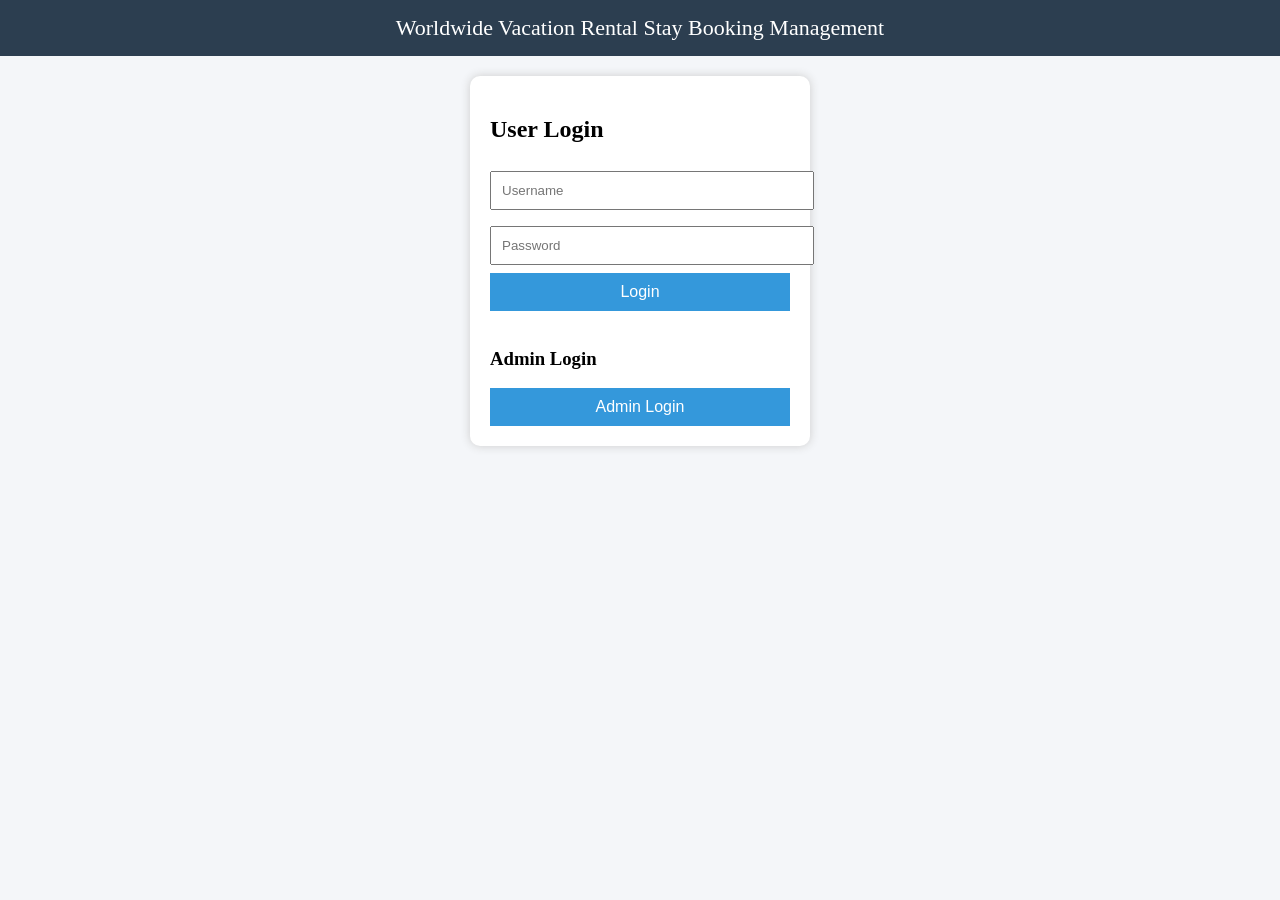
==== index.html @ 3334aa0d "Add files via upload" ====
<!DOCTYPE html>
<html lang="en">
<head>

<meta charset="UTF-8">
<meta name="viewport" content="width=device-width, initial-scale=1.0">

<title>Worldwide Vacation Rental Stay Booking Management</title>

<link rel="stylesheet" href="style.css">

</head>

<body>

<header>
Worldwide Vacation Rental Stay Booking Management
</header>

<div class="container">

<!-- LOGIN PAGE -->

<div class="login-box" id="loginPage">

<h2>User Login</h2>

<input type="text" placeholder="Username" id="username">
<input type="password" placeholder="Password" id="password">

<button onclick="login()">Login</button>

<br><br>

<h3>Admin Login</h3>

<button onclick="adminLogin()">Admin Login</button>

</div>


<!-- MAIN WEBSITE -->

<div id="mainSite" style="display:none;">

<div class="search-bar">
<input type="text" id="searchInput" onkeyup="searchPlaces()" placeholder="Search Places...">
</div>


<div class="places">

<!-- PLACE 1 -->

<div class="place-card">

<img src="https://images.unsplash.com/photo-1507525428034-b723cf961d3e">

<h3>Bali Beach Villa</h3>

<p>Price: $120 per night</p>

<iframe class="map"
src="https://maps.google.com/maps?q=bali&t=&z=13&ie=UTF8&iwloc=&output=embed">
</iframe>

<button class="book-btn" onclick="bookPlace('Bali Beach Villa')">Book Now</button>

</div>


<!-- PLACE 2 -->

<div class="place-card">

<img src="https://images.unsplash.com/photo-1501785888041-af3ef285b470">

<h3>Swiss Mountain Resort</h3>

<p>Price: $200 per night</p>

<iframe class="map"
src="https://maps.google.com/maps?q=switzerland&t=&z=13&ie=UTF8&iwloc=&output=embed">
</iframe>

<button class="book-btn" onclick="bookPlace('Swiss Mountain Resort')">Book Now</button>

</div>


<!-- PLACE 3 -->

<div class="place-card">

<img src="https://images.unsplash.com/photo-1493558103817-58b2924bce98">

<h3>Dubai Luxury Hotel</h3>

<p>Price: $180 per night</p>

<iframe class="map"
src="https://maps.google.com/maps?q=dubai&t=&z=13&ie=UTF8&iwloc=&output=embed">
</iframe>

<button class="book-btn" onclick="bookPlace('Dubai Luxury Hotel')">Book Now</button>

</div>

</div>

</div>

</div>


<!-- BOOKING POPUP -->

<div id="bookingPopup" class="popup">

<div class="popup-content">

<h3>Booking Details</h3>

<label>Check In</label>
<input type="date" id="checkin">

<label>Check Out</label>
<input type="date" id="checkout">

<label>Guests</label>
<input type="number" id="guests" min="1" value="1">

<label>Room Type</label>
<select id="roomType">
<option>Single Room</option>
<option>Double Room</option>
<option>Deluxe Room</option>
<option>Suite</option>
</select>

<button onclick="proceedPayment()">Proceed Payment</button>

<button class="cancel-btn" onclick="closeBooking()">Cancel</button>

</div>

</div>


<script src="script.js"></script>

</body>
</html>
---- style.css ----
body{
font-family:Segoe UI;
margin:0;
background:#f4f6f9;
}

header{
background:#2c3e50;
color:white;
padding:15px;
text-align:center;
font-size:22px;
}

.container{
width:90%;
margin:auto;
margin-top:20px;
}

.login-box{
background:white;
padding:20px;
width:300px;
margin:auto;
box-shadow:0 0 10px #ccc;
border-radius:10px;
}

input, select{
width:100%;
padding:10px;
margin:8px 0;
}

button{
padding:10px;
width:100%;
background:#3498db;
border:none;
color:white;
font-size:16px;
cursor:pointer;
}

button:hover{
background:#2980b9;
}

.search-bar{
margin:20px 0;
text-align:center;
}

#searchInput{
width:50%;
padding:10px;
}

.places{
display:grid;
grid-template-columns:repeat(auto-fit,minmax(300px,1fr));
gap:20px;
}

.place-card{
background:white;
padding:15px;
border-radius:10px;
box-shadow:0 0 10px #ddd;
}

.place-card img{
width:100%;
height:200px;
object-fit:cover;
border-radius:10px;
}

.map{
width:100%;
height:200px;
margin-top:10px;
}

.book-btn{
background:#27ae60;
margin-top:10px;
}

.popup{
display:none;
position:fixed;
top:0;
left:0;
width:100%;
height:100%;
background:rgba(0,0,0,0.6);
}

.popup-content{
background:white;
width:350px;
padding:20px;
margin:100px auto;
border-radius:10px;
}

.cancel-btn{
background:red;
margin-top:10px;
}
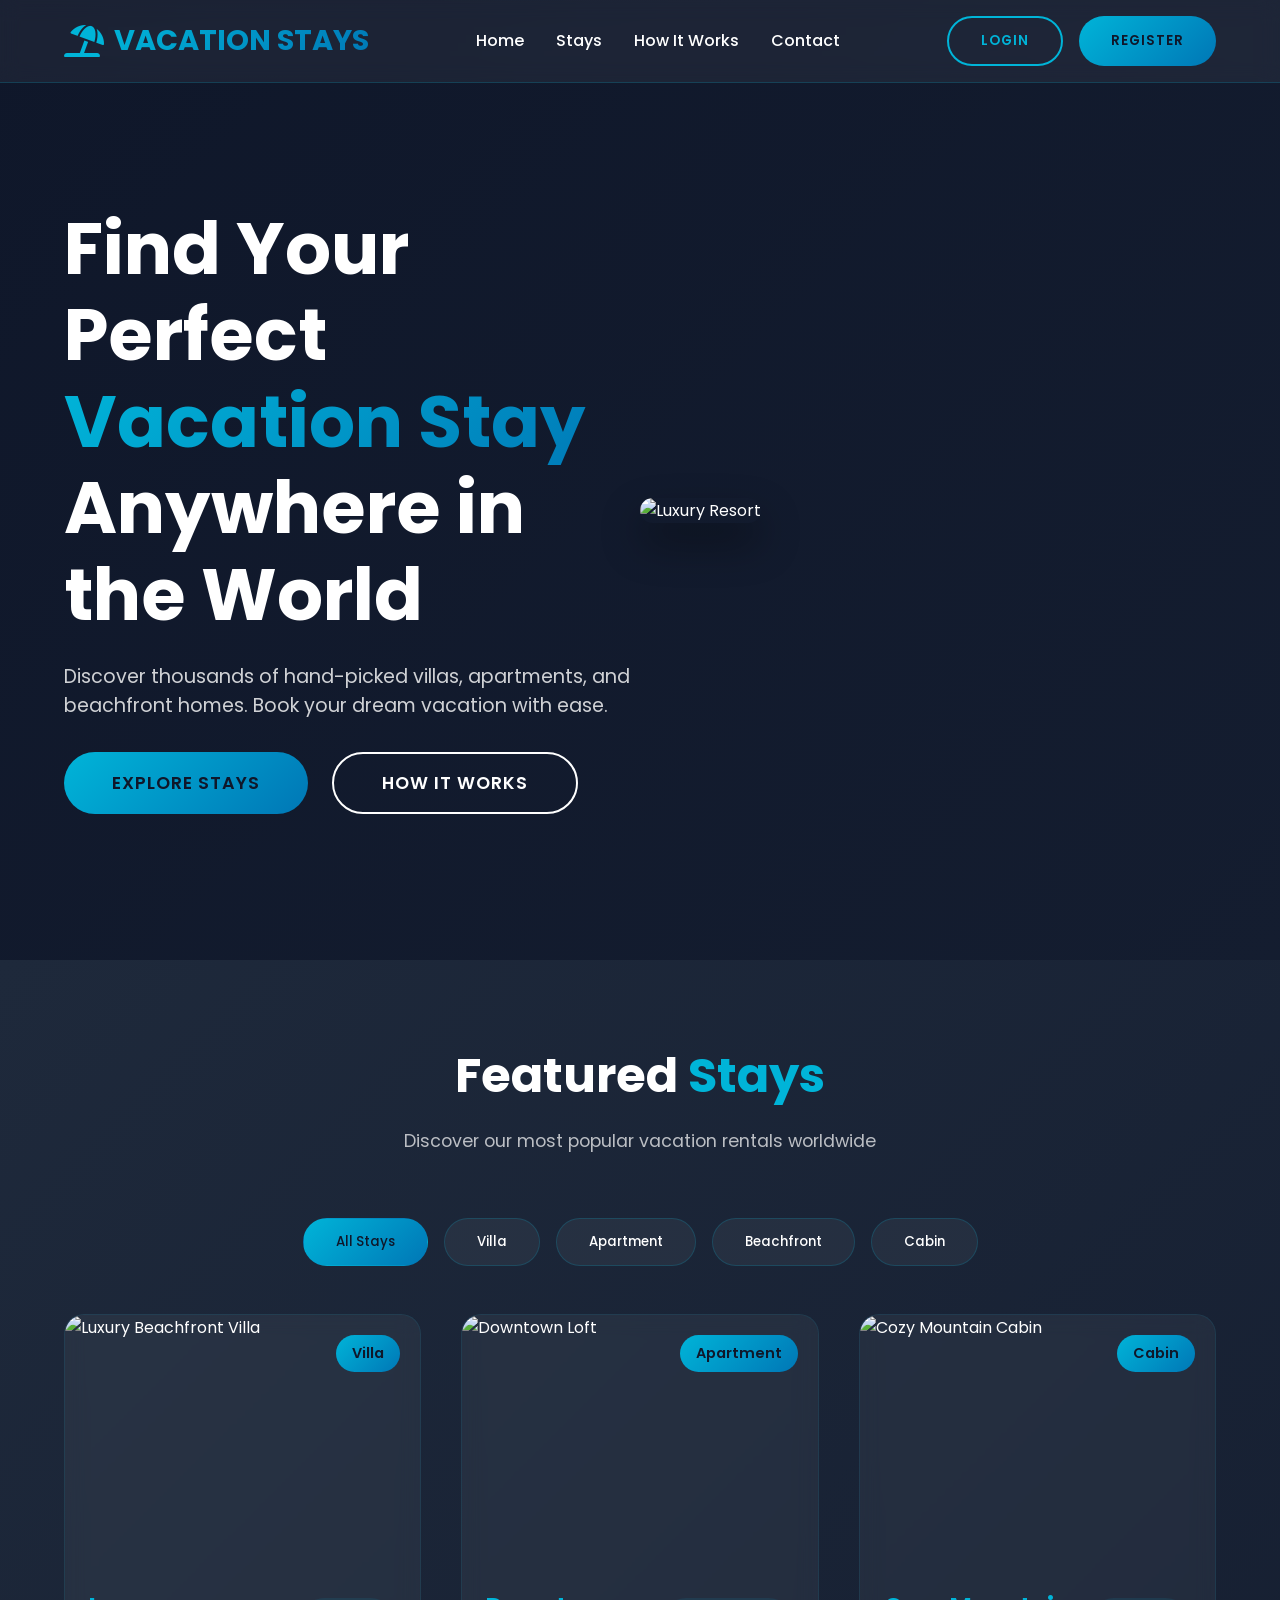
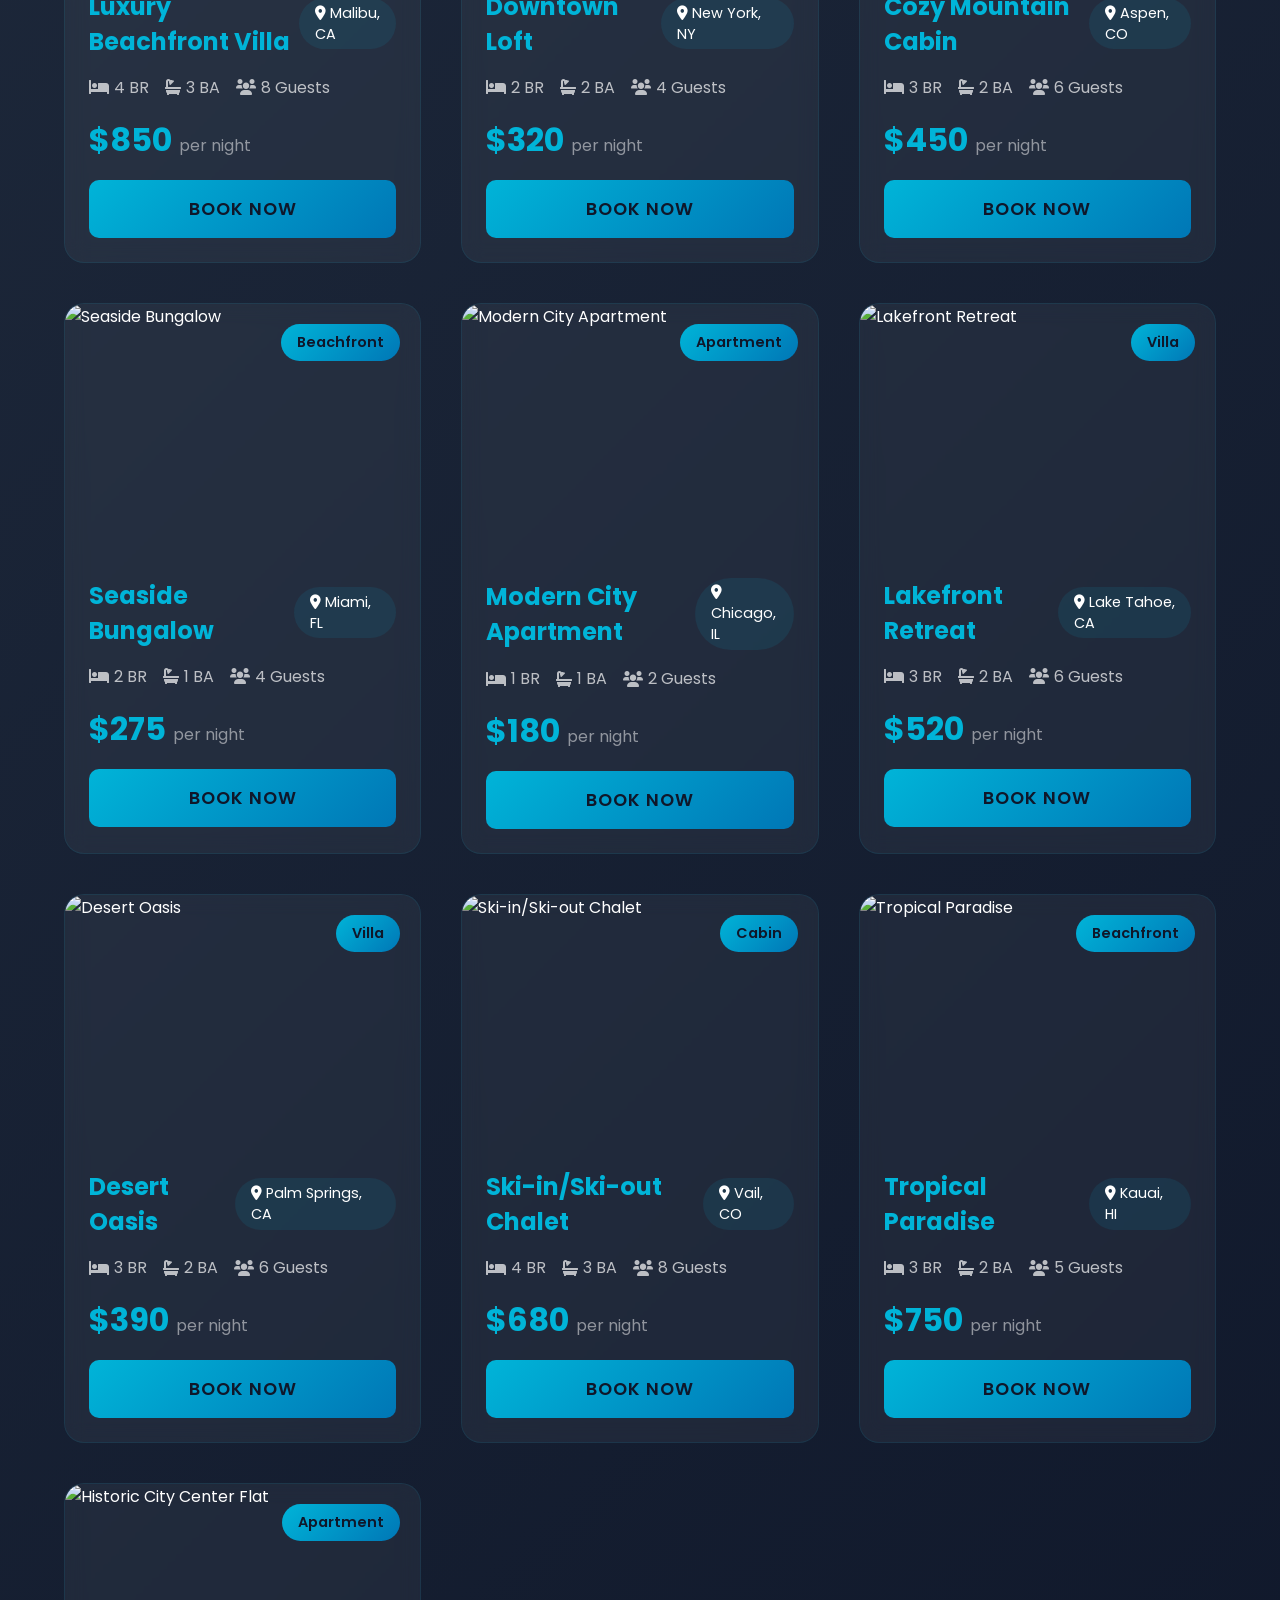
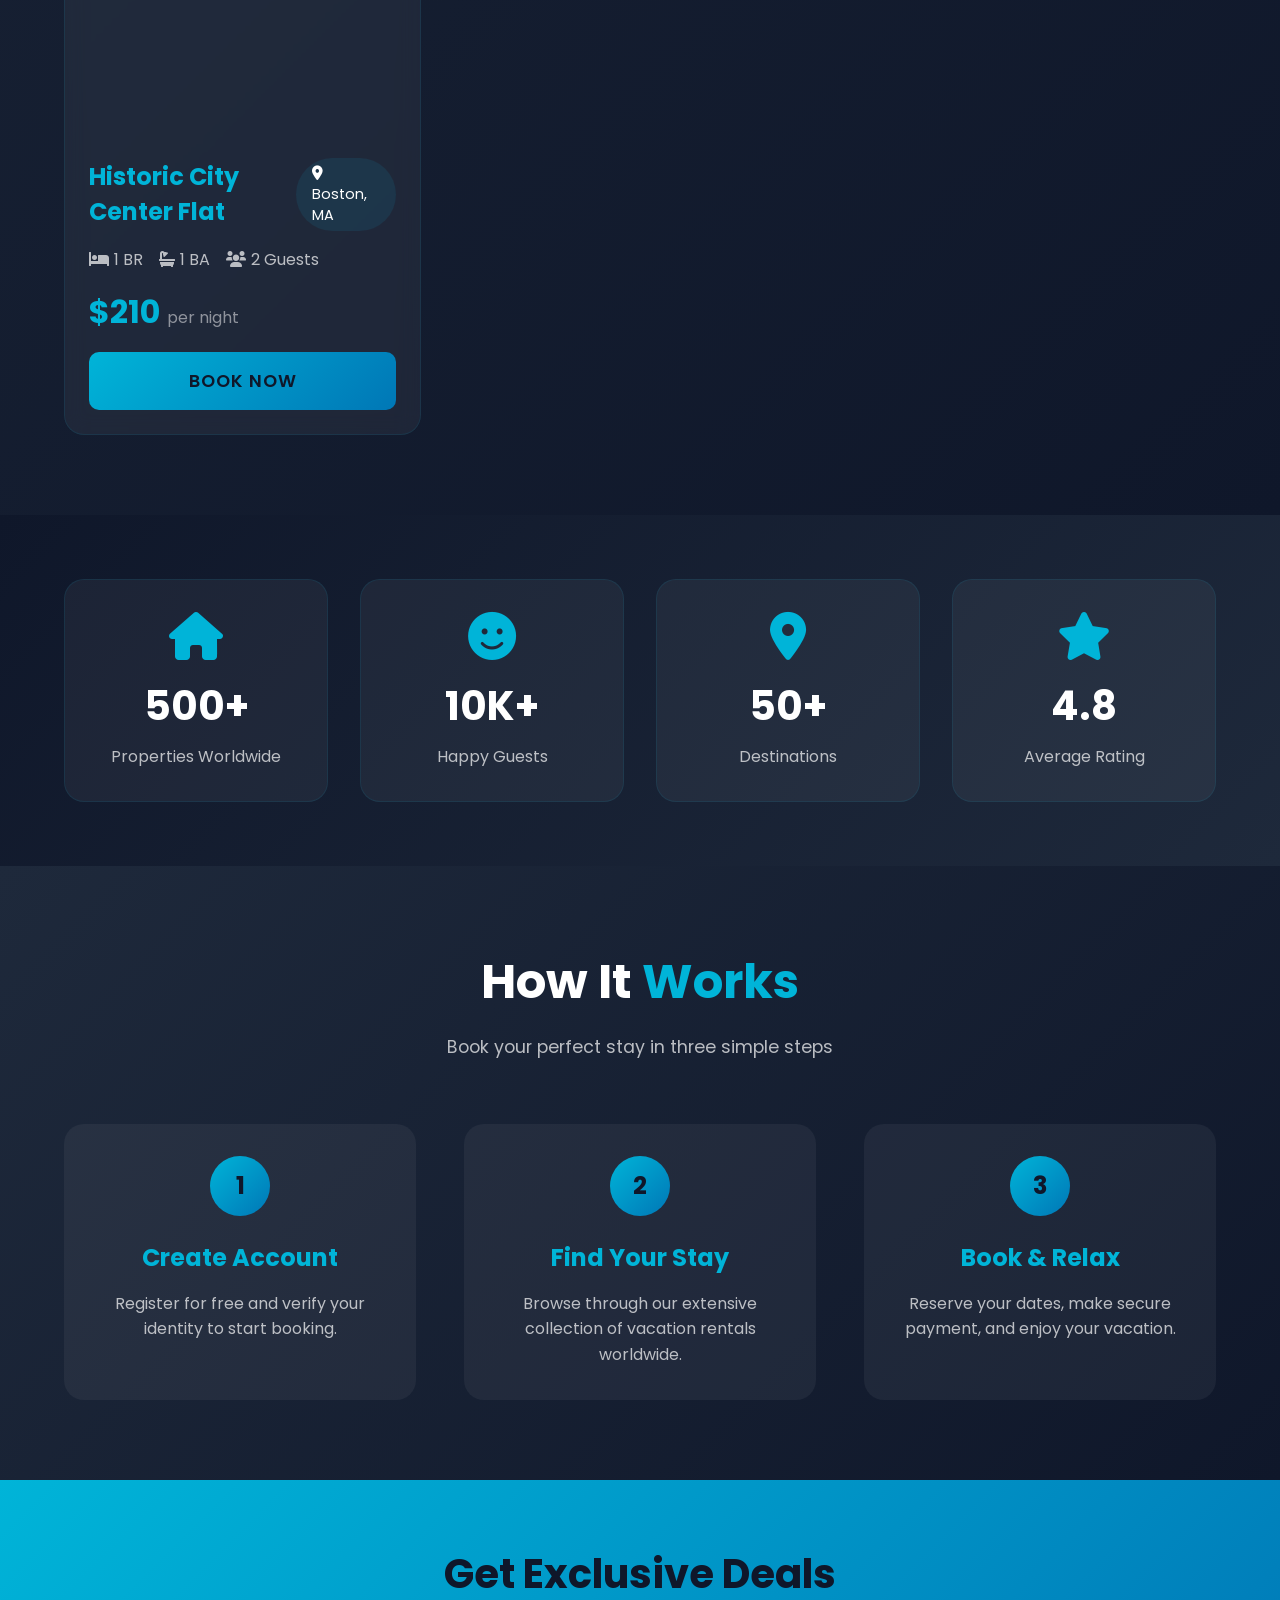
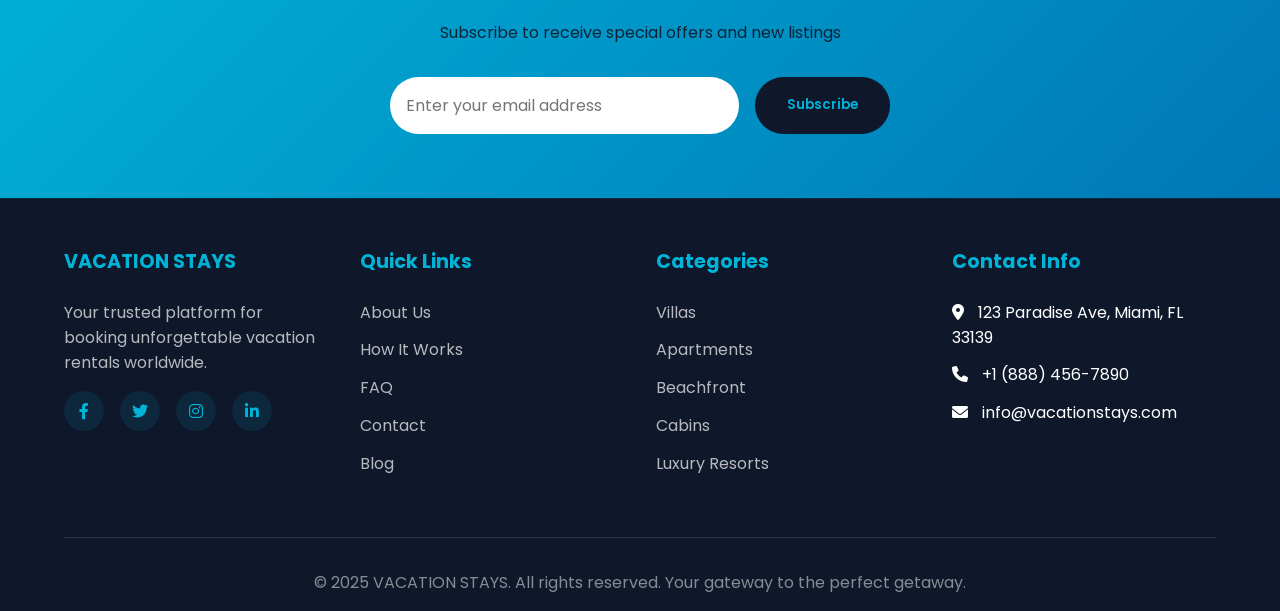
==== commit e7b925c0: "Add files via upload" ====
--- a/index.html
+++ b/index.html
@@ -1,153 +1,896 @@
 <!DOCTYPE html>
 <html lang="en">
 <head>
-
-<meta charset="UTF-8">
-<meta name="viewport" content="width=device-width, initial-scale=1.0">
-
-<title>Worldwide Vacation Rental Stay Booking Management</title>
-
-<link rel="stylesheet" href="style.css">
-
+    <meta charset="UTF-8">
+    <meta name="viewport" content="width=device-width, initial-scale=1.0">
+    <title>WORLD WIDE VACATION RENT STAY BOOKING MANAGEMENTt</title>
+    <style>
+        * {
+            margin: 0;
+            padding: 0;
+            box-sizing: border-box;
+            font-family: 'Poppins', 'Segoe UI', sans-serif;
+        }
+
+        body {
+            background: linear-gradient(135deg, #0f172a 0%, #1e293b 100%);
+            min-height: 100vh;
+            color: #fff;
+            overflow-x: hidden;
+        }
+
+        ::-webkit-scrollbar {
+            width: 10px;
+        }
+
+        ::-webkit-scrollbar-track {
+            background: #1e293b;
+        }
+
+        ::-webkit-scrollbar-thumb {
+            background: linear-gradient(180deg, #00b4d8, #0077b6);
+            border-radius: 5px;
+        }
+
+        .animated-bg {
+            position: fixed;
+            width: 100%;
+            height: 100%;
+            overflow: hidden;
+            z-index: -1;
+        }
+
+        .animated-bg span {
+            position: absolute;
+            display: block;
+            width: 20px;
+            height: 20px;
+            background: rgba(0, 180, 216, 0.05);
+            animation: animate 25s linear infinite;
+            bottom: -150px;
+            border-radius: 50%;
+        }
+
+        @keyframes animate {
+            0% {
+                transform: translateY(0) rotate(0deg);
+                opacity: 1;
+            }
+            100% {
+                transform: translateY(-1000px) rotate(720deg);
+                opacity: 0;
+            }
+        }
+
+        .navbar {
+            background: rgba(255, 255, 255, 0.05);
+            backdrop-filter: blur(10px);
+            border-bottom: 1px solid rgba(0, 180, 216, 0.2);
+            padding: 1rem 5%;
+            position: fixed;
+            width: 100%;
+            top: 0;
+            z-index: 1000;
+            display: flex;
+            justify-content: space-between;
+            align-items: center;
+        }
+
+        .logo {
+            display: flex;
+            align-items: center;
+            gap: 10px;
+        }
+
+        .logo i {
+            font-size: 2rem;
+            color: #00b4d8;
+        }
+
+        .logo span {
+            font-size: 1.8rem;
+            font-weight: 700;
+            background: linear-gradient(135deg, #00b4d8, #0077b6);
+            -webkit-background-clip: text;
+            -webkit-text-fill-color: transparent;
+        }
+
+        .nav-links {
+            display: flex;
+            gap: 2rem;
+            align-items: center;
+        }
+
+        .nav-links a {
+            color: #fff;
+            text-decoration: none;
+            font-weight: 500;
+            transition: 0.3s;
+            position: relative;
+        }
+
+        .nav-links a::after {
+            content: '';
+            position: absolute;
+            width: 0;
+            height: 2px;
+            bottom: -5px;
+            left: 0;
+            background: linear-gradient(135deg, #00b4d8, #0077b6);
+            transition: 0.3s;
+        }
+
+        .nav-links a:hover::after {
+            width: 100%;
+        }
+
+        .nav-links a:hover {
+            color: #00b4d8;
+        }
+
+        .auth-buttons {
+            display: flex;
+            gap: 1rem;
+        }
+
+        .btn {
+            padding: 0.8rem 2rem;
+            border: none;
+            border-radius: 50px;
+            font-weight: 600;
+            cursor: pointer;
+            transition: 0.3s;
+            text-transform: uppercase;
+            letter-spacing: 1px;
+        }
+
+        .btn-login {
+            background: transparent;
+            border: 2px solid #00b4d8;
+            color: #00b4d8;
+        }
+
+        .btn-login:hover {
+            background: #00b4d8;
+            color: #0f172a;
+            transform: translateY(-2px);
+            box-shadow: 0 10px 20px rgba(0, 180, 216, 0.3);
+        }
+
+        .btn-register {
+            background: linear-gradient(135deg, #00b4d8, #0077b6);
+            color: #0f172a;
+        }
+
+        .btn-register:hover {
+            transform: translateY(-2px);
+            box-shadow: 0 10px 20px rgba(0, 180, 216, 0.4);
+        }
+
+        .hero {
+            height: 100vh;
+            display: flex;
+            align-items: center;
+            padding: 0 5%;
+            margin-top: 60px;
+            position: relative;
+            overflow: hidden;
+        }
+
+        .hero-content {
+            flex: 1;
+            z-index: 2;
+        }
+
+        .hero-content h1 {
+            font-size: 4.5rem;
+            line-height: 1.2;
+            margin-bottom: 1.5rem;
+        }
+
+        .hero-content h1 span {
+            background: linear-gradient(135deg, #00b4d8, #0077b6);
+            -webkit-background-clip: text;
+            -webkit-text-fill-color: transparent;
+            display: block;
+        }
+
+        .hero-content p {
+            font-size: 1.2rem;
+            color: rgba(255, 255, 255, 0.8);
+            margin-bottom: 2rem;
+            max-width: 600px;
+        }
+
+        .hero-buttons {
+            display: flex;
+            gap: 1.5rem;
+        }
+
+        .btn-primary {
+            background: linear-gradient(135deg, #00b4d8, #0077b6);
+            color: #0f172a;
+            padding: 1rem 3rem;
+            font-size: 1.1rem;
+        }
+
+        .btn-secondary {
+            background: transparent;
+            border: 2px solid #fff;
+            color: #fff;
+            padding: 1rem 3rem;
+            font-size: 1.1rem;
+        }
+
+        .btn-secondary:hover {
+            background: #fff;
+            color: #0f172a;
+            transform: translateY(-2px);
+        }
+
+        .hero-image {
+            flex: 1;
+            position: relative;
+            animation: float 6s ease-in-out infinite;
+        }
+
+        @keyframes float {
+            0%, 100% { transform: translateY(0); }
+            50% { transform: translateY(-20px); }
+        }
+
+        .hero-image img {
+            width: 100%;
+            max-width: 800px;
+            border-radius: 20px;
+            box-shadow: 0 20px 40px rgba(0, 0, 0, 0.4);
+        }
+
+        .featured {
+            padding: 5rem 5%;
+            background: linear-gradient(135deg, #1e293b, #0f172a);
+        }
+
+        .section-header {
+            text-align: center;
+            margin-bottom: 4rem;
+        }
+
+        .section-header h2 {
+            font-size: 3rem;
+            margin-bottom: 1rem;
+        }
+
+        .section-header h2 span {
+            color: #00b4d8;
+        }
+
+        .section-header p {
+            color: rgba(255, 255, 255, 0.7);
+            font-size: 1.1rem;
+        }
+
+        .property-filters {
+            display: flex;
+            justify-content: center;
+            gap: 1rem;
+            margin-bottom: 3rem;
+            flex-wrap: wrap;
+        }
+
+        .filter-btn {
+            padding: 0.8rem 2rem;
+            background: rgba(255, 255, 255, 0.05);
+            border: 1px solid rgba(0, 180, 216, 0.2);
+            border-radius: 50px;
+            color: #fff;
+            cursor: pointer;
+            transition: 0.3s;
+            font-weight: 500;
+        }
+
+        .filter-btn.active,
+        .filter-btn:hover {
+            background: linear-gradient(135deg, #00b4d8, #0077b6);
+            color: #0f172a;
+            border-color: transparent;
+        }
+
+        .property-grid {
+            display: grid;
+            grid-template-columns: repeat(auto-fit, minmax(350px, 1fr));
+            gap: 2.5rem;
+            margin-top: 2rem;
+        }
+
+        .property-card {
+            background: rgba(255, 255, 255, 0.05);
+            backdrop-filter: blur(10px);
+            border-radius: 20px;
+            overflow: hidden;
+            transition: 0.3s;
+            border: 1px solid rgba(0, 180, 216, 0.1);
+            position: relative;
+        }
+
+        .property-card:hover {
+            transform: translateY(-10px);
+            box-shadow: 0 20px 40px rgba(0, 180, 216, 0.2);
+            border-color: #00b4d8;
+        }
+
+        .property-image {
+            height: 250px;
+            overflow: hidden;
+            position: relative;
+        }
+
+        .property-image img {
+            width: 100%;
+            height: 100%;
+            object-fit: cover;
+            transition: 0.5s;
+        }
+
+        .property-card:hover .property-image img {
+            transform: scale(1.1);
+        }
+
+        .property-badge {
+            position: absolute;
+            top: 20px;
+            right: 20px;
+            background: linear-gradient(135deg, #00b4d8, #0077b6);
+            color: #0f172a;
+            padding: 0.5rem 1rem;
+            border-radius: 50px;
+            font-weight: 600;
+            font-size: 0.9rem;
+            z-index: 2;
+        }
+
+        .property-info {
+            padding: 1.5rem;
+        }
+
+        .property-header {
+            display: flex;
+            justify-content: space-between;
+            align-items: center;
+            margin-bottom: 1rem;
+        }
+
+        .property-header h3 {
+            font-size: 1.5rem;
+            color: #00b4d8;
+        }
+
+        .property-header .location {
+            background: rgba(0, 180, 216, 0.1);
+            padding: 0.3rem 1rem;
+            border-radius: 50px;
+            font-size: 0.9rem;
+        }
+
+        .property-details {
+            display: flex;
+            gap: 1rem;
+            margin: 1rem 0;
+            color: rgba(255, 255, 255, 0.7);
+        }
+
+        .property-details span {
+            display: flex;
+            align-items: center;
+            gap: 5px;
+        }
+
+        .property-price {
+            font-size: 2rem;
+            font-weight: 700;
+            color: #00b4d8;
+            margin: 1rem 0;
+        }
+
+        .property-price small {
+            font-size: 1rem;
+            color: rgba(255, 255, 255, 0.5);
+            font-weight: normal;
+        }
+
+        .book-btn {
+            width: 100%;
+            padding: 1rem;
+            background: linear-gradient(135deg, #00b4d8, #0077b6);
+            border: none;
+            border-radius: 10px;
+            color: #0f172a;
+            font-weight: 600;
+            font-size: 1.1rem;
+            cursor: pointer;
+            transition: 0.3s;
+            text-transform: uppercase;
+            letter-spacing: 1px;
+        }
+
+        .book-btn:hover {
+            transform: scale(1.02);
+            box-shadow: 0 10px 20px rgba(0, 180, 216, 0.3);
+        }
+
+        .stats {
+            padding: 4rem 5%;
+            background: linear-gradient(135deg, #0f172a, #1e293b);
+            display: grid;
+            grid-template-columns: repeat(4, 1fr);
+            gap: 2rem;
+            text-align: center;
+        }
+
+        .stat-item {
+            padding: 2rem;
+            background: rgba(255, 255, 255, 0.05);
+            border-radius: 20px;
+            border: 1px solid rgba(0, 180, 216, 0.1);
+        }
+
+        .stat-item i {
+            font-size: 3rem;
+            color: #00b4d8;
+            margin-bottom: 1rem;
+        }
+
+        .stat-item h3 {
+            font-size: 2.5rem;
+            margin-bottom: 0.5rem;
+        }
+
+        .stat-item p {
+            color: rgba(255, 255, 255, 0.7);
+        }
+
+        .how-it-works {
+            padding: 5rem 5%;
+            background: linear-gradient(135deg, #1e293b, #0f172a);
+        }
+
+        .steps {
+            display: grid;
+            grid-template-columns: repeat(3, 1fr);
+            gap: 3rem;
+            margin-top: 3rem;
+        }
+
+        .step {
+            text-align: center;
+            padding: 2rem;
+            background: rgba(255, 255, 255, 0.05);
+            border-radius: 20px;
+            position: relative;
+        }
+
+        .step-number {
+            width: 60px;
+            height: 60px;
+            background: linear-gradient(135deg, #00b4d8, #0077b6);
+            border-radius: 50%;
+            display: flex;
+            align-items: center;
+            justify-content: center;
+            font-size: 1.5rem;
+            font-weight: 700;
+            color: #0f172a;
+            margin: 0 auto 1.5rem;
+        }
+
+        .step h3 {
+            font-size: 1.5rem;
+            margin-bottom: 1rem;
+            color: #00b4d8;
+        }
+
+        .step p {
+            color: rgba(255, 255, 255, 0.7);
+            line-height: 1.6;
+        }
+
+        .newsletter {
+            padding: 4rem 5%;
+            background: linear-gradient(135deg, #00b4d8, #0077b6);
+            text-align: center;
+        }
+
+        .newsletter h2 {
+            font-size: 2.5rem;
+            color: #0f172a;
+            margin-bottom: 1rem;
+        }
+
+        .newsletter p {
+            color: #0f172a;
+            margin-bottom: 2rem;
+            opacity: 0.9;
+        }
+
+        .newsletter-form {
+            display: flex;
+            max-width: 500px;
+            margin: 0 auto;
+            gap: 1rem;
+        }
+
+        .newsletter-form input {
+            flex: 1;
+            padding: 1rem;
+            border: none;
+            border-radius: 50px;
+            outline: none;
+            font-size: 1rem;
+        }
+
+        .newsletter-form button {
+            padding: 1rem 2rem;
+            background: #0f172a;
+            color: #00b4d8;
+            border: none;
+            border-radius: 50px;
+            font-weight: 600;
+            cursor: pointer;
+            transition: 0.3s;
+        }
+
+        .newsletter-form button:hover {
+            background: #1e293b;
+            transform: scale(1.05);
+        }
+
+        footer {
+            background: #0f172a;
+            padding: 3rem 5% 1rem;
+            border-top: 1px solid rgba(0, 180, 216, 0.1);
+        }
+
+        .footer-content {
+            display: grid;
+            grid-template-columns: repeat(4, 1fr);
+            gap: 2rem;
+            margin-bottom: 3rem;
+        }
+
+        .footer-column h4 {
+            color: #00b4d8;
+            margin-bottom: 1.5rem;
+            font-size: 1.2rem;
+        }
+
+        .footer-column ul {
+            list-style: none;
+        }
+
+        .footer-column ul li {
+            margin-bottom: 0.8rem;
+        }
+
+        .footer-column ul li a {
+            color: rgba(255, 255, 255, 0.7);
+            text-decoration: none;
+            transition: 0.3s;
+        }
+
+        .footer-column ul li a:hover {
+            color: #00b4d8;
+            padding-left: 5px;
+        }
+
+        .social-links {
+            display: flex;
+            gap: 1rem;
+        }
+
+        .social-links a {
+            width: 40px;
+            height: 40px;
+            background: rgba(0, 180, 216, 0.1);
+            border-radius: 50%;
+            display: flex;
+            align-items: center;
+            justify-content: center;
+            color: #00b4d8;
+            text-decoration: none;
+            transition: 0.3s;
+        }
+
+        .social-links a:hover {
+            background: #00b4d8;
+            color: #0f172a;
+            transform: translateY(-3px);
+        }
+
+        .copyright {
+            text-align: center;
+            padding-top: 2rem;
+            border-top: 1px solid rgba(255, 255, 255, 0.1);
+            color: rgba(255, 255, 255, 0.5);
+        }
+
+        @media (max-width: 1200px) {
+            .hero-content h1 {
+                font-size: 3.5rem;
+            }
+        }
+
+        @media (max-width: 992px) {
+            .hero {
+                flex-direction: column;
+                text-align: center;
+                height: auto;
+                padding: 100px 5%;
+            }
+
+            .hero-content p {
+                margin: 0 auto 2rem;
+            }
+
+            .hero-buttons {
+                justify-content: center;
+            }
+
+            .stats {
+                grid-template-columns: repeat(2, 1fr);
+            }
+
+            .steps {
+                grid-template-columns: 1fr;
+            }
+
+            .footer-content {
+                grid-template-columns: repeat(2, 1fr);
+            }
+        }
+
+        @media (max-width: 768px) {
+            .navbar {
+                flex-direction: column;
+                padding: 1rem;
+            }
+
+            .nav-links {
+                margin: 1rem 0;
+                flex-wrap: wrap;
+                justify-content: center;
+            }
+
+            .property-grid {
+                grid-template-columns: 1fr;
+            }
+
+            .stats {
+                grid-template-columns: 1fr;
+            }
+
+            .newsletter-form {
+                flex-direction: column;
+            }
+        }
+
+        .loading {
+            position: fixed;
+            top: 0;
+            left: 0;
+            width: 100%;
+            height: 100%;
+            background: #0f172a;
+            display: flex;
+            justify-content: center;
+            align-items: center;
+            z-index: 9999;
+            transition: 0.5s;
+        }
+
+        .loading.hidden {
+            opacity: 0;
+            pointer-events: none;
+        }
+
+        .loader {
+            width: 80px;
+            height: 80px;
+            border: 5px solid rgba(0, 180, 216, 0.2);
+            border-top: 5px solid #00b4d8;
+            border-radius: 50%;
+            animation: spin 1s linear infinite;
+        }
+
+        @keyframes spin {
+            0% { transform: rotate(0deg); }
+            100% { transform: rotate(360deg); }
+        }
+    </style>
+    <link rel="stylesheet" href="https://cdnjs.cloudflare.com/ajax/libs/font-awesome/6.0.0/css/all.min.css">
+    <link href="https://fonts.googleapis.com/css2?family=Poppins:wght@300;400;500;600;700;800&display=swap" rel="stylesheet">
 </head>
-
 <body>
-
-<header>
-Worldwide Vacation Rental Stay Booking Management
-</header>
-
-<div class="container">
-
-<!-- LOGIN PAGE -->
-
-<div class="login-box" id="loginPage">
-
-<h2>User Login</h2>
-
-<input type="text" placeholder="Username" id="username">
-<input type="password" placeholder="Password" id="password">
-
-<button onclick="login()">Login</button>
-
-<br><br>
-
-<h3>Admin Login</h3>
-
-<button onclick="adminLogin()">Admin Login</button>
-
-</div>
-
-
-<!-- MAIN WEBSITE -->
-
-<div id="mainSite" style="display:none;">
-
-<div class="search-bar">
-<input type="text" id="searchInput" onkeyup="searchPlaces()" placeholder="Search Places...">
-</div>
-
-
-<div class="places">
-
-<!-- PLACE 1 -->
-
-<div class="place-card">
-
-<img src="https://images.unsplash.com/photo-1507525428034-b723cf961d3e">
-
-<h3>Bali Beach Villa</h3>
-
-<p>Price: $120 per night</p>
-
-<iframe class="map"
-src="https://maps.google.com/maps?q=bali&t=&z=13&ie=UTF8&iwloc=&output=embed">
-</iframe>
-
-<button class="book-btn" onclick="bookPlace('Bali Beach Villa')">Book Now</button>
-
-</div>
-
-
-<!-- PLACE 2 -->
-
-<div class="place-card">
-
-<img src="https://images.unsplash.com/photo-1501785888041-af3ef285b470">
-
-<h3>Swiss Mountain Resort</h3>
-
-<p>Price: $200 per night</p>
-
-<iframe class="map"
-src="https://maps.google.com/maps?q=switzerland&t=&z=13&ie=UTF8&iwloc=&output=embed">
-</iframe>
-
-<button class="book-btn" onclick="bookPlace('Swiss Mountain Resort')">Book Now</button>
-
-</div>
-
-
-<!-- PLACE 3 -->
-
-<div class="place-card">
-
-<img src="https://images.unsplash.com/photo-1493558103817-58b2924bce98">
-
-<h3>Dubai Luxury Hotel</h3>
-
-<p>Price: $180 per night</p>
-
-<iframe class="map"
-src="https://maps.google.com/maps?q=dubai&t=&z=13&ie=UTF8&iwloc=&output=embed">
-</iframe>
-
-<button class="book-btn" onclick="bookPlace('Dubai Luxury Hotel')">Book Now</button>
-
-</div>
-
-</div>
-
-</div>
-
-</div>
-
-
-<!-- BOOKING POPUP -->
-
-<div id="bookingPopup" class="popup">
-
-<div class="popup-content">
-
-<h3>Booking Details</h3>
-
-<label>Check In</label>
-<input type="date" id="checkin">
-
-<label>Check Out</label>
-<input type="date" id="checkout">
-
-<label>Guests</label>
-<input type="number" id="guests" min="1" value="1">
-
-<label>Room Type</label>
-<select id="roomType">
-<option>Single Room</option>
-<option>Double Room</option>
-<option>Deluxe Room</option>
-<option>Suite</option>
-</select>
-
-<button onclick="proceedPayment()">Proceed Payment</button>
-
-<button class="cancel-btn" onclick="closeBooking()">Cancel</button>
-
-</div>
-
-</div>
-
-
-<script src="script.js"></script>
-
+    <div class="loading" id="loading">
+        <div class="loader"></div>
+    </div>
+
+    <div class="animated-bg">
+        <span style="left: 10%; animation-duration: 20s;"></span>
+        <span style="left: 20%; animation-duration: 25s; animation-delay: 2s;"></span>
+        <span style="left: 30%; animation-duration: 18s; animation-delay: 4s;"></span>
+        <span style="left: 40%; animation-duration: 22s; animation-delay: 1s;"></span>
+        <span style="left: 50%; animation-duration: 28s; animation-delay: 3s;"></span>
+        <span style="left: 60%; animation-duration: 15s; animation-delay: 5s;"></span>
+        <span style="left: 70%; animation-duration: 24s; animation-delay: 2.5s;"></span>
+        <span style="left: 80%; animation-duration: 19s; animation-delay: 4.5s;"></span>
+        <span style="left: 90%; animation-duration: 26s; animation-delay: 1.5s;"></span>
+    </div>
+
+    <nav class="navbar">
+        <div class="logo">
+            <i class="fas fa-umbrella-beach"></i>
+            <span>VACATION STAYS</span>
+        </div>
+        <div class="nav-links">
+            <a href="#home">Home</a>
+            <a href="#featured">Stays</a>
+            <a href="#how-it-works">How It Works</a>
+            <a href="#contact">Contact</a>
+        </div>
+        <div class="auth-buttons">
+            <button class="btn btn-login">Login</button>
+            <button class="btn btn-register">Register</button>
+        </div>
+    </nav>
+
+    <section class="hero" id="home">
+        <div class="hero-content">
+            <h1>
+                Find Your Perfect
+                <span>Vacation Stay</span>
+                Anywhere in the World
+            </h1>
+            <p>Discover thousands of hand-picked villas, apartments, and beachfront homes. Book your dream vacation with ease.</p>
+            <div class="hero-buttons">
+                <button class="btn btn-primary">Explore Stays</button>
+                <button class="btn btn-secondary">How It Works</button>
+            </div>
+        </div>
+        <div class="hero-image">
+            <img src="https://images.unsplash.com/photo-1566073771259-6a8506099945?w=1200" alt="Luxury Resort">
+        </div>
+    </section>
+
+    <section class="featured" id="featured">
+        <div class="section-header">
+            <h2>Featured <span>Stays</span></h2>
+            <p>Discover our most popular vacation rentals worldwide</p>
+        </div>
+
+        <div class="property-filters">
+            <button class="filter-btn active">All Stays</button>
+            <button class="filter-btn">Villa</button>
+            <button class="filter-btn">Apartment</button>
+            <button class="filter-btn">Beachfront</button>
+            <button class="filter-btn">Cabin</button>
+        </div>
+
+        <div class="property-grid" id="propertyGrid">
+            <!-- Properties will be dynamically loaded via JavaScript -->
+        </div>
+    </section>
+
+    <section class="stats">
+        <div class="stat-item">
+            <i class="fas fa-home"></i>
+            <h3>500+</h3>
+            <p>Properties Worldwide</p>
+        </div>
+        <div class="stat-item">
+            <i class="fas fa-smile"></i>
+            <h3>10K+</h3>
+            <p>Happy Guests</p>
+        </div>
+        <div class="stat-item">
+            <i class="fas fa-map-marker-alt"></i>
+            <h3>50+</h3>
+            <p>Destinations</p>
+        </div>
+        <div class="stat-item">
+            <i class="fas fa-star"></i>
+            <h3>4.8</h3>
+            <p>Average Rating</p>
+        </div>
+    </section>
+
+    <section class="how-it-works" id="how-it-works">
+        <div class="section-header">
+            <h2>How It <span>Works</span></h2>
+            <p>Book your perfect stay in three simple steps</p>
+        </div>
+        <div class="steps">
+            <div class="step">
+                <div class="step-number">1</div>
+                <h3>Create Account</h3>
+                <p>Register for free and verify your identity to start booking.</p>
+            </div>
+            <div class="step">
+                <div class="step-number">2</div>
+                <h3>Find Your Stay</h3>
+                <p>Browse through our extensive collection of vacation rentals worldwide.</p>
+            </div>
+            <div class="step">
+                <div class="step-number">3</div>
+                <h3>Book & Relax</h3>
+                <p>Reserve your dates, make secure payment, and enjoy your vacation.</p>
+            </div>
+        </div>
+    </section>
+
+    <section class="newsletter">
+        <h2>Get Exclusive Deals</h2>
+        <p>Subscribe to receive special offers and new listings</p>
+        <div class="newsletter-form">
+            <input type="email" placeholder="Enter your email address">
+            <button type="submit">Subscribe</button>
+        </div>
+    </section>
+
+    <footer id="contact">
+        <div class="footer-content">
+            <div class="footer-column">
+                <h4>VACATION STAYS</h4>
+                <p style="color: rgba(255,255,255,0.7); margin-bottom: 1rem;">Your trusted platform for booking unforgettable vacation rentals worldwide.</p>
+                <div class="social-links">
+                    <a href="#"><i class="fab fa-facebook-f"></i></a>
+                    <a href="#"><i class="fab fa-twitter"></i></a>
+                    <a href="#"><i class="fab fa-instagram"></i></a>
+                    <a href="#"><i class="fab fa-linkedin-in"></i></a>
+                </div>
+            </div>
+            <div class="footer-column">
+                <h4>Quick Links</h4>
+                <ul>
+                    <li><a href="#">About Us</a></li>
+                    <li><a href="#">How It Works</a></li>
+                    <li><a href="#">FAQ</a></li>
+                    <li><a href="#">Contact</a></li>
+                    <li><a href="#">Blog</a></li>
+                </ul>
+            </div>
+            <div class="footer-column">
+                <h4>Categories</h4>
+                <ul>
+                    <li><a href="#">Villas</a></li>
+                    <li><a href="#">Apartments</a></li>
+                    <li><a href="#">Beachfront</a></li>
+                    <li><a href="#">Cabins</a></li>
+                    <li><a href="#">Luxury Resorts</a></li>
+                </ul>
+            </div>
+            <div class="footer-column">
+                <h4>Contact Info</h4>
+                <ul>
+                    <li><i class="fas fa-map-marker-alt" style="margin-right: 10px;"></i> 123 Paradise Ave, Miami, FL 33139</li>
+                    <li><i class="fas fa-phone" style="margin-right: 10px;"></i> +1 (888) 456-7890</li>
+                    <li><i class="fas fa-envelope" style="margin-right: 10px;"></i> info@vacationstays.com</li>
+                </ul>
+            </div>
+        </div>
+        <div class="copyright">
+            <p>&copy; 2025 VACATION STAYS. All rights reserved. Your gateway to the perfect getaway.</p>
+        </div>
+    </footer>
+
+    <!-- Minimal inline script: only hide loading after page load -->
+    <script>
+        window.addEventListener('load', function() {
+            setTimeout(function() {
+                document.getElementById('loading').classList.add('hidden');
+            }, 500);
+        });
+    </script>
+
+    <script src="script.js"></script>
 </body>
 </html>
